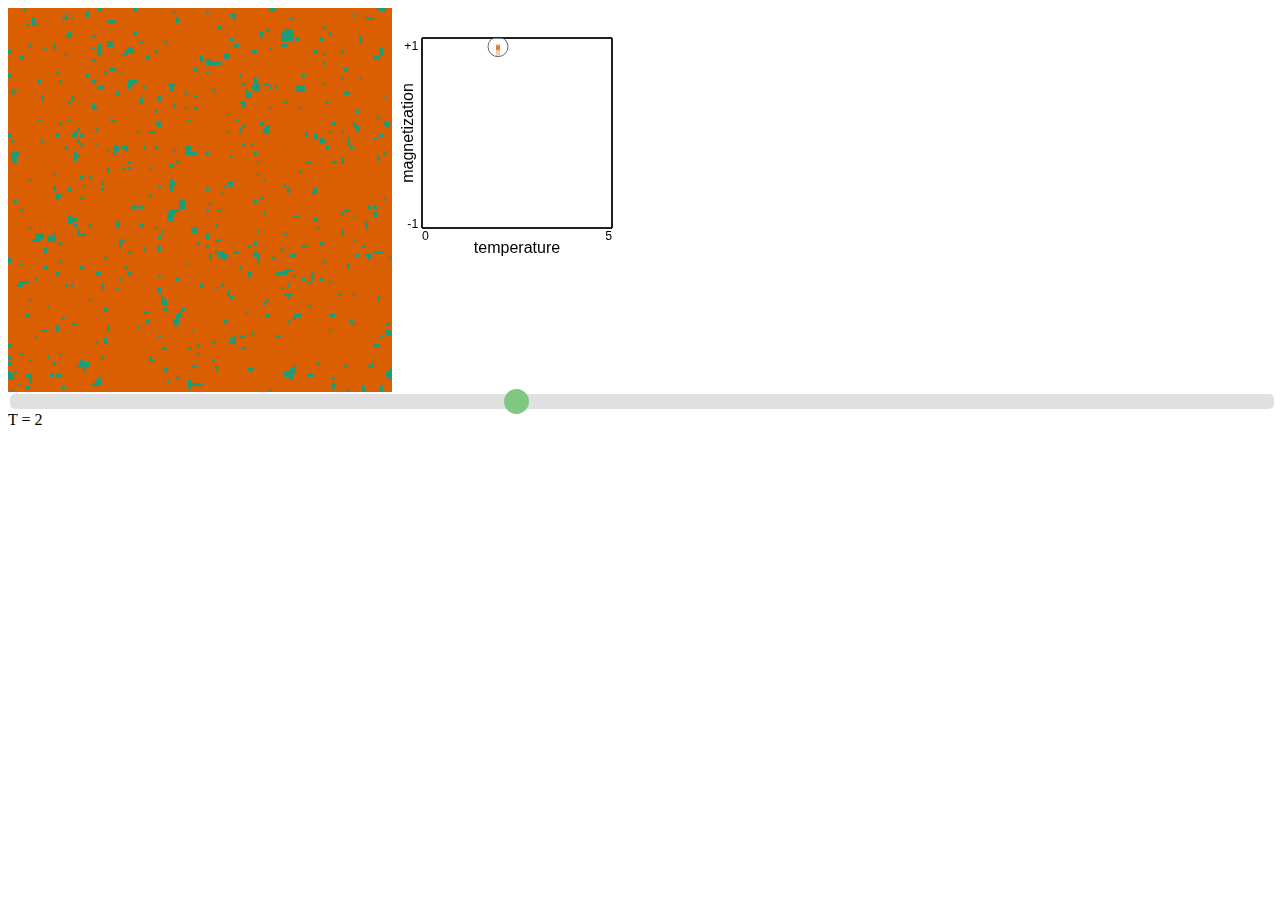
==== index.html @ 81be54fa "init" ====
<meta charset="utf-8">
<head>
<script src="./libs/d3.v4.min.js"></script>
<script src="./libs/d3-scale-chromatic.v1.min.js"></script>
<script src="./libs/d3-color.v1.min.js"></script>
<script src="./libs/simple_plot.js"></script>
<link rel="stylesheet" type="text/css" href="./css/toggle.css">
<link rel="stylesheet" type="text/css" href="./css/slider.css">
</head>
<body>

    <div id="percolation_container" style="float:left;"></div>
    <div id="magnetization_container" style="float:left;"></div>
    <!--
    <div id="histogram_container"></div>
    <div id="variance_container"></div>
    <button onclick="create_a_new_one()" >gimme a new one</button>

    <label class="switch">
    <input type="checkbox" onchange="toggle_color()" checked="true">
      <span class="toggle round"></span>
    </label>
    <div id="rates">
      <input type="radio" id="color_none" name="color" value="color_none"> Color none
      <input type="radio" id="color_largest" name="color" value="color_largest"> Color largest
      <input type="radio" id="color_all" name="color" value="color_all" checked="checked"> Color all
    </div> -->
    <div class="slidecontainer">
      <input type="range" min="1" max="500" value="200" class="slider" id="T_range">
    </div>
    <div id="show_T"></div>

<script src="ising.js"></script>
<script>
var T_slider = document.getElementById("T_range");
var T_output = document.getElementById("show_T");
T_output.innerHTML = "T = " + T_slider.value/100.0;
T_slider.oninput = function() {
  T = +this.value/100;
  T_output.innerHTML = "T = " + this.value/100.0;
}

/*
function get_color_behavior()
{
    return document.querySelector('input[name="color"]:checked').value;
}

var radios = document.querySelectorAll('input[type=radio][name="color"]');
console.log(radios);
for(let i = 0; i<radios.length; i++)
    radios[i].onchange = draw;

create_a_new_one(); */
initialize_ising_canvas();
start_ising();
</script>


</body>
---- css/toggle.css ----
/* The switch - the box around the slider */
.switch {
  position: relative;
  display: inline-block;
  width: 60px;
  height: 34px;
}

/* Hide default HTML checkbox */
.switch input {
  opacity: 0;
  width: 0;
  height: 0;
}

/* The toggle */
.toggle {
  position: absolute;
  cursor: pointer;
  top: 0;
  left: 0;
  right: 0;
  bottom: 0;
  background-color: #ccc;
  -webkit-transition: .4s;
  transition: .4s;
}

.toggle:before {
  position: absolute;
  content: "";
  height: 26px;
  width: 26px;
  left: 4px;
  bottom: 4px;
  background-color: white;
  -webkit-transition: .4s;
  transition: .4s;
}

input:checked + .toggle {
  background-color: #2196F3;
}

input:focus + .toggle {
  box-shadow: 0 0 1px #2196F3;
}

input:checked + .toggle:before {
  -webkit-transform: translateX(26px);
  -ms-transform: translateX(26px);
  transform: translateX(26px);
}

/* Rounded sliders */
.toggle.round {
  border-radius: 34px;
}

.toggle.round:before {
  border-radius: 50%;
}
---- css/slider.css ----
.slider {
  -webkit-appearance: none;
  width: 100%;
  height: 15px;
  border-radius: 5px;
  background: #d3d3d3;
  outline: none;
  opacity: 0.7;
  -webkit-transition: .2s;
  transition: opacity .2s;
}

.slider::-webkit-slider-thumb {
  -webkit-appearance: none;
  appearance: none;
  width: 25px;
  height: 25px;
  border-radius: 50%;
  background: #4CAF50;
  cursor: pointer;
}

.slider::-moz-range-thumb {
  width: 25px;
  height: 25px;
  border-radius: 50%;
  background: #4CAF50;
  cursor: pointer;
}
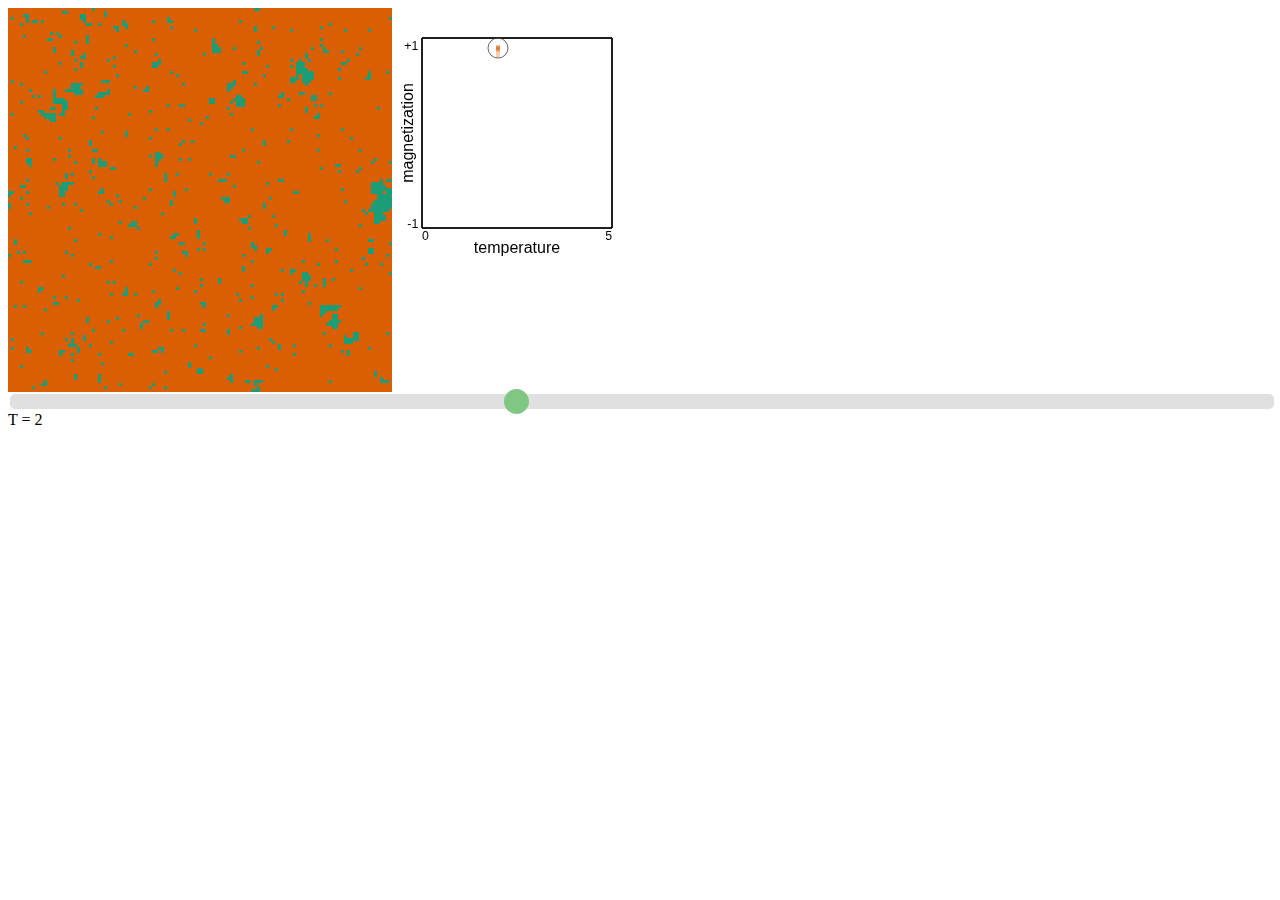
==== commit b439e888: "added corr length plot" ====
--- a/index.html
+++ b/index.html
@@ -4,6 +4,7 @@
 <script src="./libs/d3-scale-chromatic.v1.min.js"></script>
 <script src="./libs/d3-color.v1.min.js"></script>
 <script src="./libs/simple_plot.js"></script>
+<script src="./libs/Fourier.js"></script>
 <link rel="stylesheet" type="text/css" href="./css/toggle.css">
 <link rel="stylesheet" type="text/css" href="./css/slider.css">
 </head>
@@ -11,6 +12,7 @@
 
     <div id="percolation_container" style="float:left;"></div>
     <div id="magnetization_container" style="float:left;"></div>
+    <div id="correlation_container" style="float:left;"></div>
     <!--
     <div id="histogram_container"></div>
     <div id="variance_container"></div>
@@ -38,6 +40,7 @@
 T_slider.oninput = function() {
   T = +this.value/100;
   T_output.innerHTML = "T = " + this.value/100.0;
+  reset_fourier()
 }
 
 /*
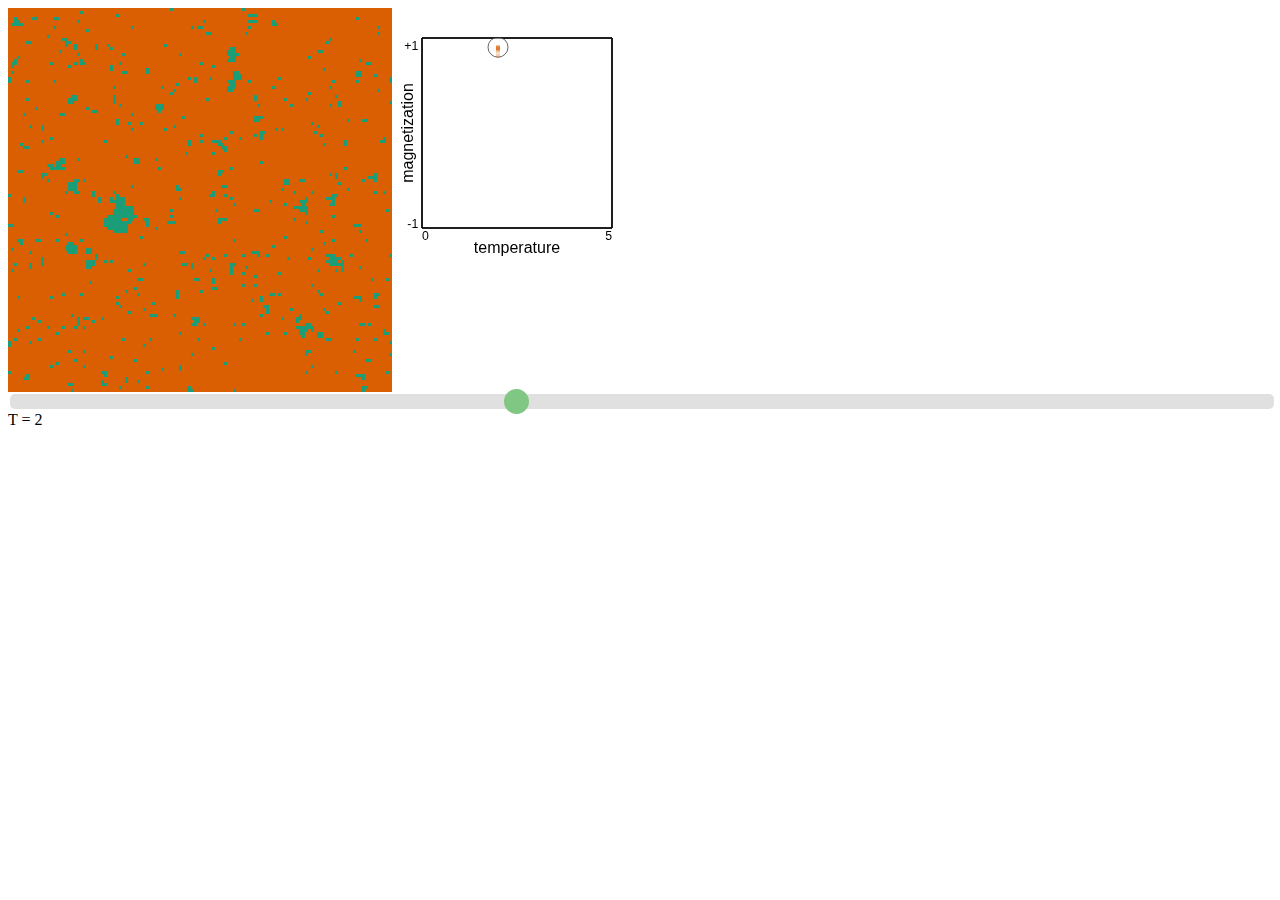
==== commit 273acb72: "renamed library" ====
--- a/index.html
+++ b/index.html
@@ -4,7 +4,7 @@
 <script src="./libs/d3-scale-chromatic.v1.min.js"></script>
 <script src="./libs/d3-color.v1.min.js"></script>
 <script src="./libs/simple_plot.js"></script>
-<script src="./libs/Fourier.js"></script>
+<script src="./libs/fourier.js"></script>
 <link rel="stylesheet" type="text/css" href="./css/toggle.css">
 <link rel="stylesheet" type="text/css" href="./css/slider.css">
 </head>
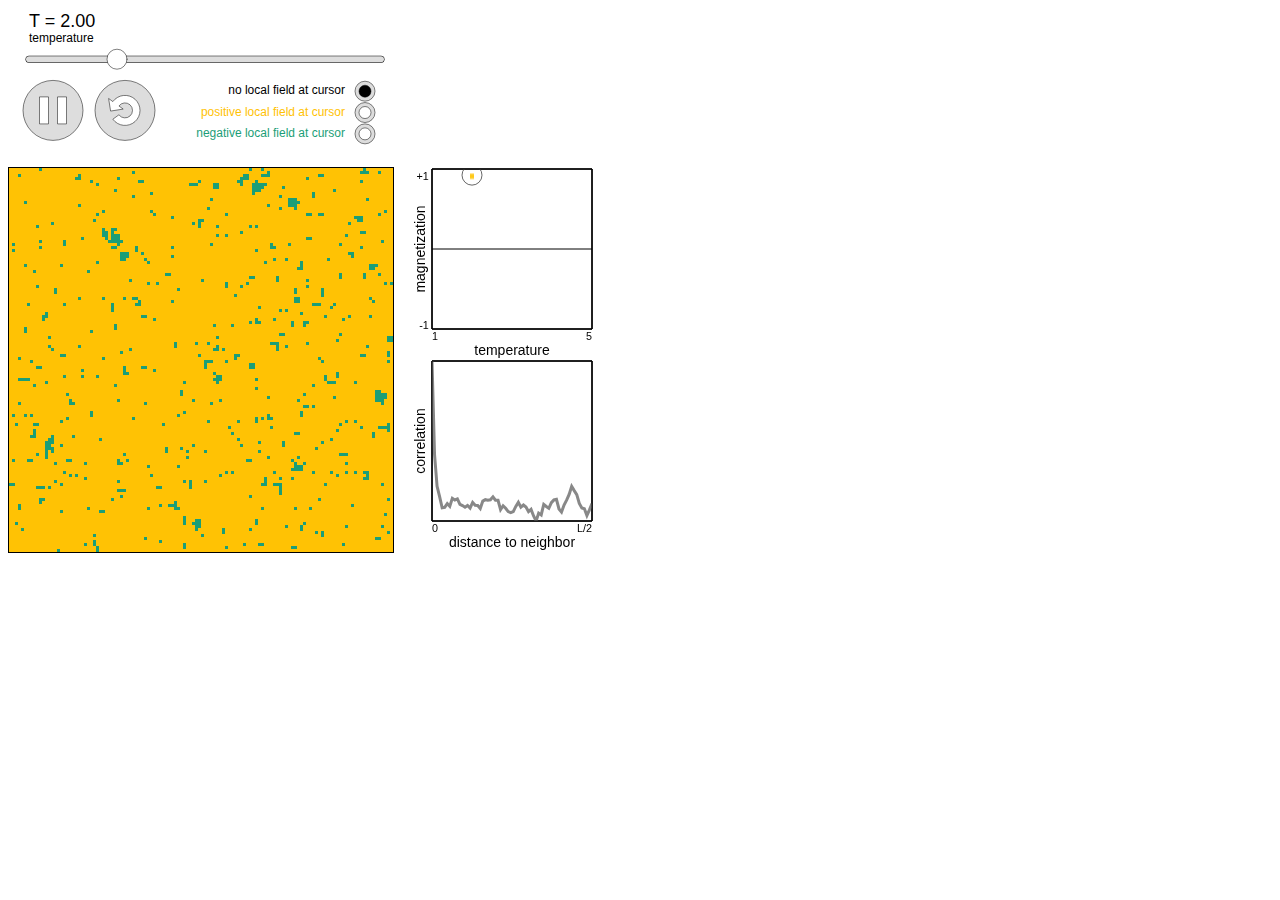
==== commit 216da552: "polished version" ====
--- a/index.html
+++ b/index.html
@@ -5,14 +5,18 @@
 <script src="./libs/d3-color.v1.min.js"></script>
 <script src="./libs/simple_plot.js"></script>
 <script src="./libs/fourier.js"></script>
-<link rel="stylesheet" type="text/css" href="./css/toggle.css">
-<link rel="stylesheet" type="text/css" href="./css/slider.css">
+<script src="./libs/widget.v3.4.js"></script>
+<link rel="stylesheet" type="text/css" href="./css/widgets_white_bg.css">
 </head>
 <body>
 
-    <div id="percolation_container" style="float:left;"></div>
-    <div id="magnetization_container" style="float:left;"></div>
-    <div id="correlation_container" style="float:left;"></div>
+    <div id="all_container" style="">
+
+        <div id="control_container" style="margin: 5px"></div>
+        <div id="ising_container" style="float:left; border: 1px solid black; margin-right: 8px; margin-bottom:8px;"></div>
+        <div id="magnetization_container" style="float:left;"></div>
+        <div id="correlation_container" style=""></div>
+    </div>
     <!--
     <div id="histogram_container"></div>
     <div id="variance_container"></div>
@@ -26,38 +30,21 @@
       <input type="radio" id="color_none" name="color" value="color_none"> Color none
       <input type="radio" id="color_largest" name="color" value="color_largest"> Color largest
       <input type="radio" id="color_all" name="color" value="color_all" checked="checked"> Color all
-    </div> -->
+    </div> 
+    
     <div class="slidecontainer">
       <input type="range" min="1" max="500" value="200" class="slider" id="T_range">
     </div>
     <div id="show_T"></div>
+    -->
 
 <script src="ising.js"></script>
 <script>
-var T_slider = document.getElementById("T_range");
-var T_output = document.getElementById("show_T");
-T_output.innerHTML = "T = " + T_slider.value/100.0;
-T_slider.oninput = function() {
-  T = +this.value/100;
-  T_output.innerHTML = "T = " + this.value/100.0;
-  reset_fourier()
-}
 
-/*
-function get_color_behavior()
-{
-    return document.querySelector('input[name="color"]:checked').value;
-}
-
-var radios = document.querySelectorAll('input[type=radio][name="color"]');
-console.log(radios);
-for(let i = 0; i<radios.length; i++)
-    radios[i].onchange = draw;
-
-create_a_new_one(); */
-initialize_ising_canvas();
 start_ising();
+d3.selectAll("#all_container").attr("style","max-width: "+(width+plot_width+10)+"; min-width: "+ width);
 </script>
+<script src="./gui/gui.js"></script>
 
 
 </body>
--- a/css/widgets_white_bg.css
+++ b/css/widgets_white_bg.css
@@ -0,0 +1,115 @@
+
+.slider {
+	stroke-linecap: round;
+}
+
+.toggle {
+	stroke-linecap: round;
+}
+
+.radiobutton-background {
+	fill: #ddd;
+	stroke:#000;
+		stroke-width:0.5px;
+}
+
+.radiobutton-off {
+	fill: #fff;
+		stroke:#000;
+	pointer-events: none;
+		stroke-width:0.5px;
+}
+
+.radiobutton-on {
+	fill: #000;
+		stroke:#000;
+	pointer-events: none;
+		stroke-width:0.5px;
+}
+
+.radiobutton-hover {
+	fill: #bbb;
+		stroke:#000;
+	pointer-events: none;
+		stroke-width:0.5px;
+}
+
+.button {
+	fill:none;
+	stroke:#000;
+	stroke-width:0.5px;
+}
+
+.button-background {
+	fill: #ddd;
+	cursor: pointer;
+}
+
+.button-background-hover {
+	fill: #ddd;
+	cursor: pointer;
+}
+
+.button-background-lit{
+	fill: #ddd;
+	cursor: pointer;
+}
+
+.button-symbol {
+	fill: #fff;
+	pointer-events: none;
+}
+
+
+.button-symbol-hover {
+		fill: #bbb;
+		pointer-events: none;
+}
+
+.button-symbol-lit {
+		fill: #000;
+		pointer-events: none;
+}
+
+.handle {
+  fill: #fff;
+  stroke: #000;
+  stroke-opacity: 1;
+  stroke-width: .5px;
+
+}
+
+.tag {
+  font-size: 10px; 
+  font-family: sans-serif;
+  /*fill:black;*/
+  stroke:none;
+}
+
+ .track {
+  stroke: #000;
+  stroke-width: 4px;
+}
+
+ .track-inset {
+  stroke: #ddd;
+  stroke-width: 2px;
+}
+
+ .track-inset-lit {
+  stroke: #100000;
+  stroke-width: 2px;
+}
+
+ .track-inset-animation-speed{
+    stroke: url(#animationSpeedGradient);
+    /*stroke: "#f00";*/
+   stroke-width: 2px;
+ }
+
+ .track-overlay {
+  pointer-events: stroke;
+  cursor: pointer;
+  stroke: transparent;
+}
+
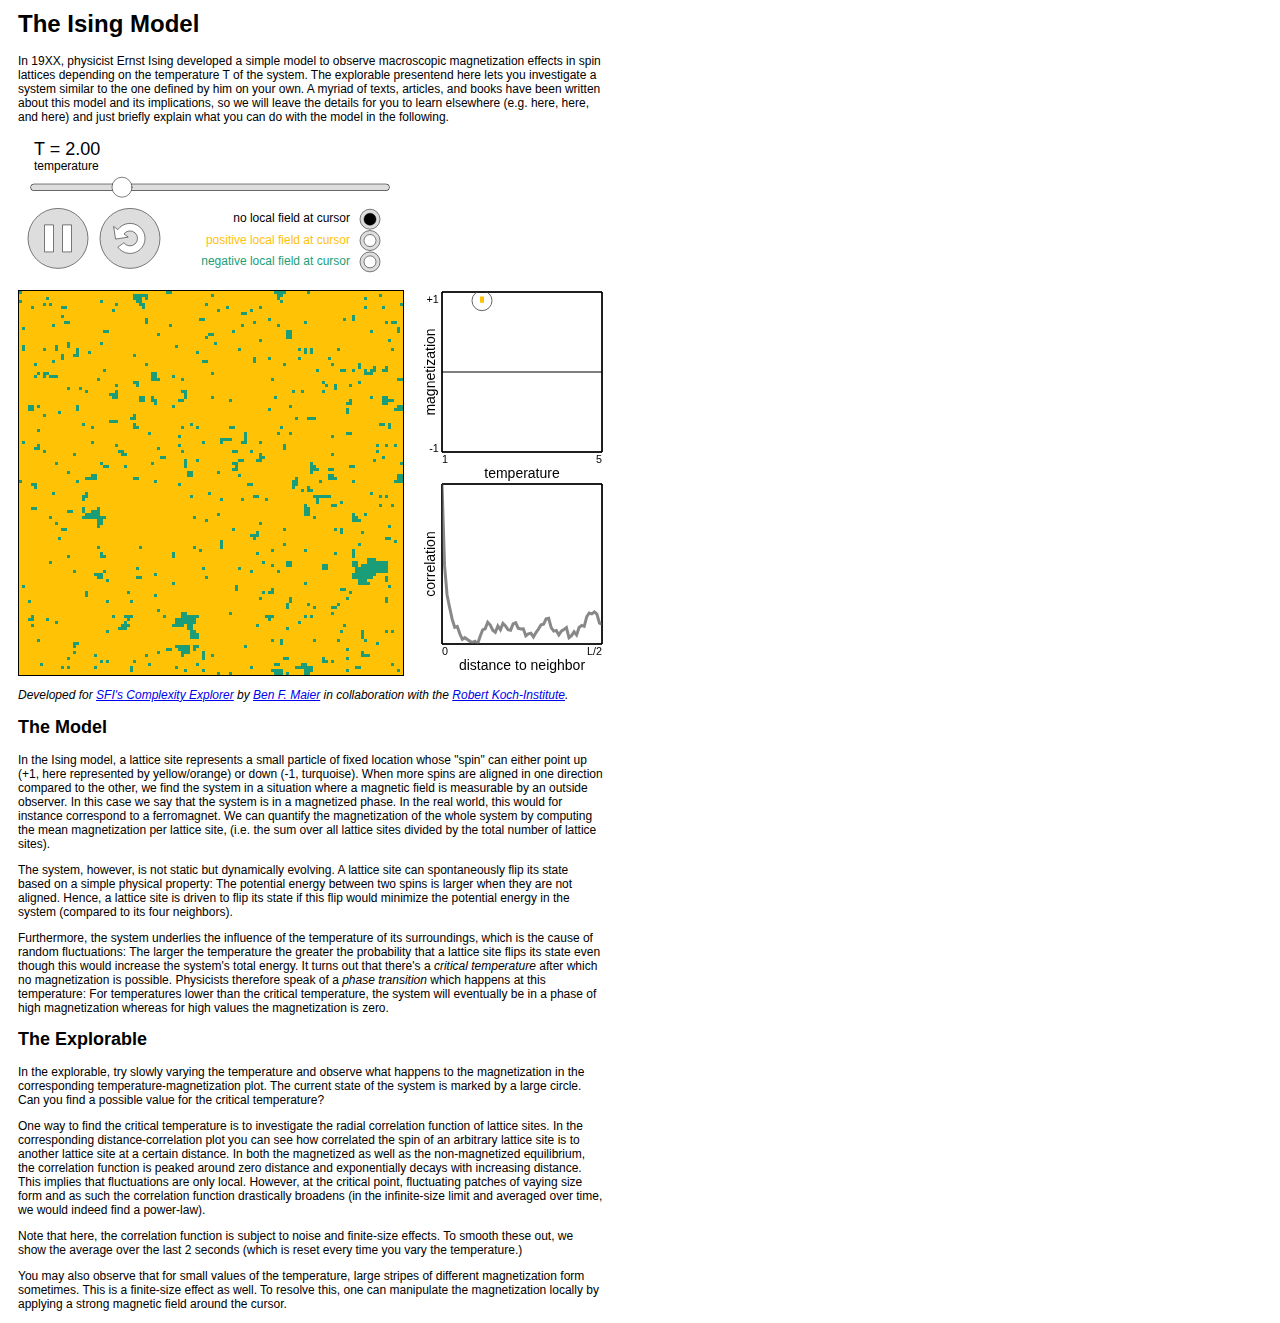
==== commit 68a82bd2: "added description" ====
--- a/index.html
+++ b/index.html
@@ -7,42 +7,116 @@
 <script src="./libs/fourier.js"></script>
 <script src="./libs/widget.v3.4.js"></script>
 <link rel="stylesheet" type="text/css" href="./css/widgets_white_bg.css">
+<link rel="stylesheet" type="text/css" href="./css/main.css">
 </head>
 <body>
 
     <div id="all_container" style="">
+    <h1>The Ising Model</h1>
+     
+    <p>
+    In 19XX, physicist Ernst Ising developed a simple 
+    model to observe macroscopic magnetization effects in spin lattices depending
+    on the temperature T of the system. The explorable presentend here lets you
+    investigate a system similar to the one defined by him on your own. 
+    A myriad of texts, articles, and books
+    have been written about this model and
+    its implications, so we will leave the details for you to learn elsewhere
+    (e.g. here, here, and here) and just briefly explain what you can do with the
+    model in the following.
+    </p>
+    
 
-        <div id="control_container" style="margin: 5px"></div>
+        <div id="control_container" style="margin: 5px top-margin: 10px"></div>
         <div id="ising_container" style="float:left; border: 1px solid black; margin-right: 8px; margin-bottom:8px;"></div>
         <div id="magnetization_container" style="float:left;"></div>
         <div id="correlation_container" style=""></div>
+        <br>
+        <div>
+           <i>Developed for 
+               <a href="https://http://complexityexplorer.org">
+                 SFI's Complexity Explorer</a>
+               by
+               <a href="http://benmaier.org">Ben F. Maier</a>
+               in collaboration with the
+               <a href="http://rki.de">Robert Koch-Institute</a>.
+           </i>
+        </div>    
+
+    <h2>The Model</h2>
+
+    <p>
+    In the Ising model, a lattice site represents a small particle of fixed location
+    whose "spin" can
+    either point up (+1, here represented by yellow/orange) or down (-1, turquoise).
+    When more spins are aligned in one direction compared to the other, we find 
+    the system in a situation where a magnetic field is measurable by an outside observer.
+    In this case we say that the system is in a magnetized phase. In the real world,
+    this would for instance correspond to a ferromagnet. We can quantify the magnetization
+    of the whole system by computing the mean magnetization per lattice site, (i.e. the sum
+    over all lattice sites divided by the total number of lattice sites).
+    </p>
+
+    <p>
+    The system, however, is not static but dynamically evolving. 
+    A lattice site can spontaneously flip its state
+    based on a simple physical property: The potential energy between two spins is larger
+    when they are not aligned. Hence, a lattice site is driven to flip its state if
+    this flip would minimize the potential energy in the system (compared to its four neighbors).
+    </p>
+
+    <p>
+    Furthermore, the system underlies the influence of the temperature of its surroundings, which
+    is the cause of random fluctuations: The larger the temperature the greater the probability
+    that a lattice site flips its state even though this would increase the system's total energy.
+    It turns out that there's a <i>critical temperature</i> after which no magnetization is possible.
+    Physicists therefore speak of a <i>phase transition</i> which happens at this temperature:
+    For temperatures lower than the critical temperature, the system will eventually be in a phase
+    of high magnetization whereas for high values the magnetization is zero.
+    </p>
+
+    <h2>The Explorable</h2>
+    <p>
+    In the explorable, try slowly varying the temperature and observe what happens to the magnetization
+    in the corresponding temperature-magnetization plot. The current state of the system is marked by
+    a large circle. Can you find a possible value for the critical temperature?
+    </p>
+
+    <p>
+    One way to find the critical temperature is to investigate the radial correlation
+    function of lattice sites. In the corresponding distance-correlation plot you can see how
+    correlated the spin of an arbitrary lattice site is to another lattice site at a certain distance.
+    In both the magnetized as well as the non-magnetized equilibrium, the correlation function is peaked
+    around zero distance and exponentially decays with increasing distance. This implies that fluctuations
+    are only local. However, at the critical point, fluctuating patches of vaying size form and as such
+    the correlation function drastically broadens (in the infinite-size limit and averaged over time, we would
+    indeed find a power-law).
+    </p>
+
+    <p> 
+    Note that here, the correlation function is subject to noise and finite-size effects. To smooth
+    these out, we show the average over the last 2 seconds (which is reset every time you vary the
+    temperature.)
+    </p>
+
+    <p>
+    You may also observe that for small values of the temperature, large stripes of different magnetization
+    form sometimes. This is a finite-size effect as well. To resolve this, one can manipulate the magnetization locally
+    by applying a strong magnetic field around the cursor.
+    </p>
+
+    
+
+
+
+
     </div>
-    <!--
-    <div id="histogram_container"></div>
-    <div id="variance_container"></div>
-    <button onclick="create_a_new_one()" >gimme a new one</button>
-
-    <label class="switch">
-    <input type="checkbox" onchange="toggle_color()" checked="true">
-      <span class="toggle round"></span>
-    </label>
-    <div id="rates">
-      <input type="radio" id="color_none" name="color" value="color_none"> Color none
-      <input type="radio" id="color_largest" name="color" value="color_largest"> Color largest
-      <input type="radio" id="color_all" name="color" value="color_all" checked="checked"> Color all
-    </div> 
     
-    <div class="slidecontainer">
-      <input type="range" min="1" max="500" value="200" class="slider" id="T_range">
-    </div>
-    <div id="show_T"></div>
-    -->
-
 <script src="ising.js"></script>
 <script>
 
 start_ising();
-d3.selectAll("#all_container").attr("style","max-width: "+(width+plot_width+10)+"; min-width: "+ width);
+d3.selectAll("#all_container").attr("style","margin: 10px;max-width: "+(width+plot_width+10)+"; min-width: "+ width);
 </script>
 <script src="./gui/gui.js"></script>
 
--- a/css/main.css
+++ b/css/main.css
@@ -0,0 +1,4 @@
+body {
+    font-family: Helvetica, Arial, sans-serif;
+    font-size: 12px;
+}
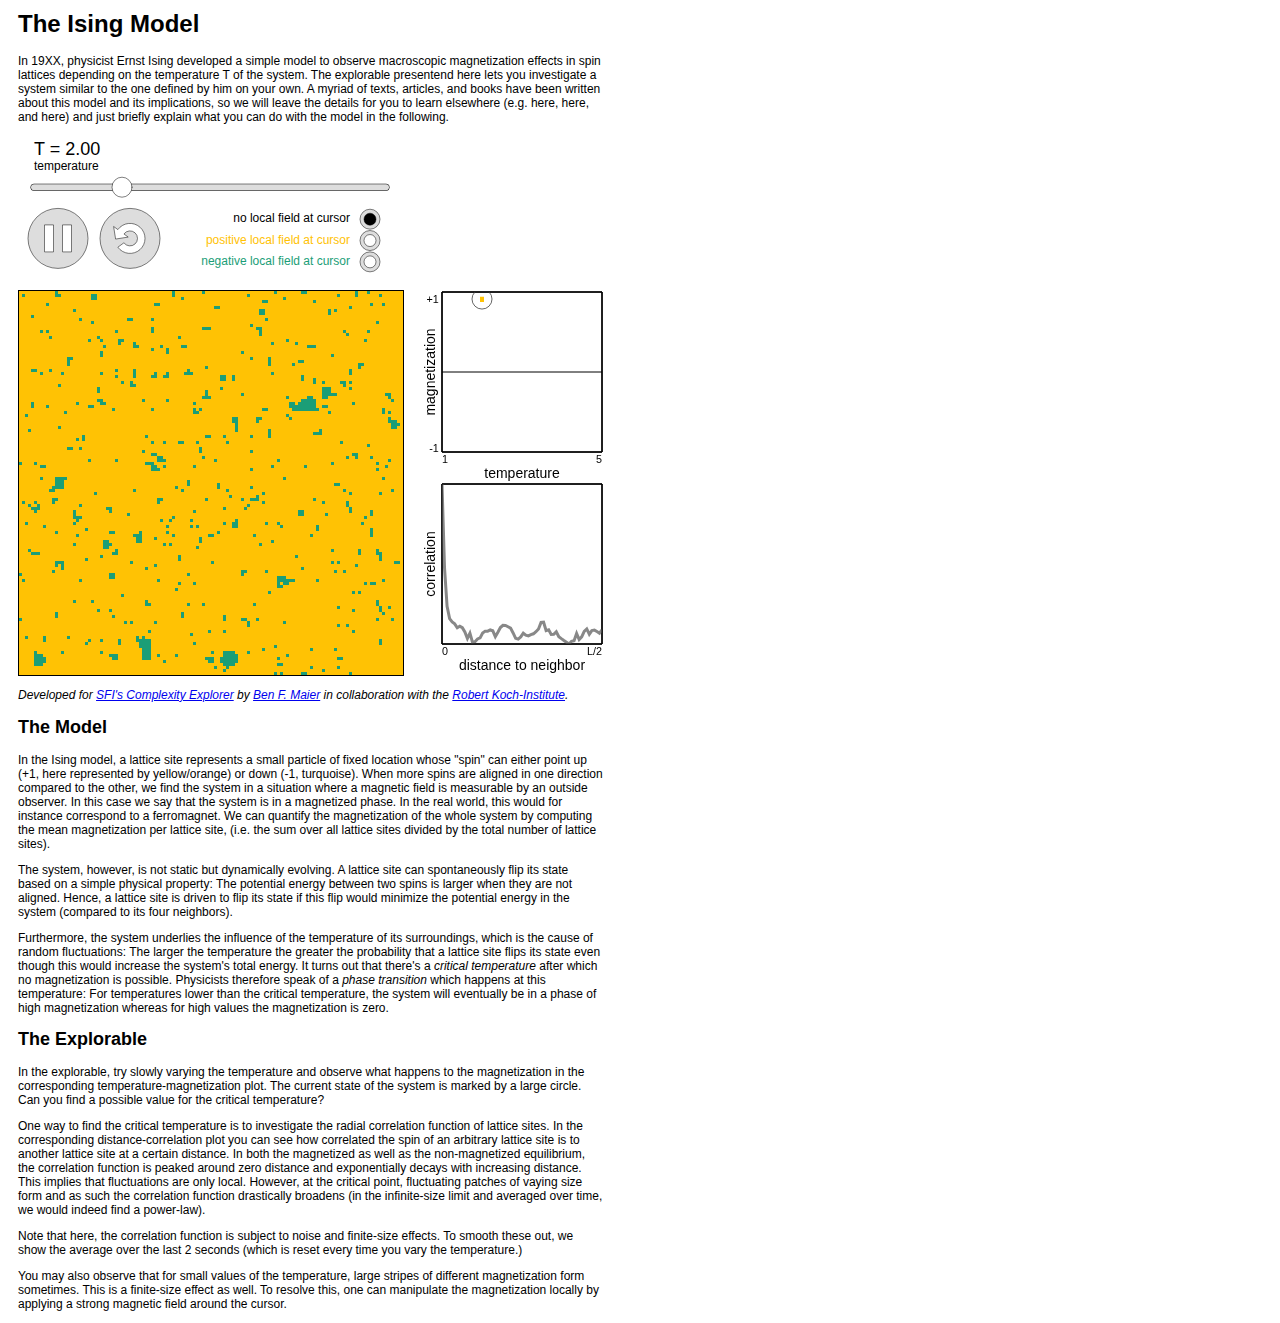
==== commit 36f5c140: "fixed link" ====
--- a/index.html
+++ b/index.html
@@ -34,7 +34,7 @@
         <br>
         <div>
            <i>Developed for 
-               <a href="https://http://complexityexplorer.org">
+               <a href="https://complexityexplorer.org">
                  SFI's Complexity Explorer</a>
                by
                <a href="http://benmaier.org">Ben F. Maier</a>
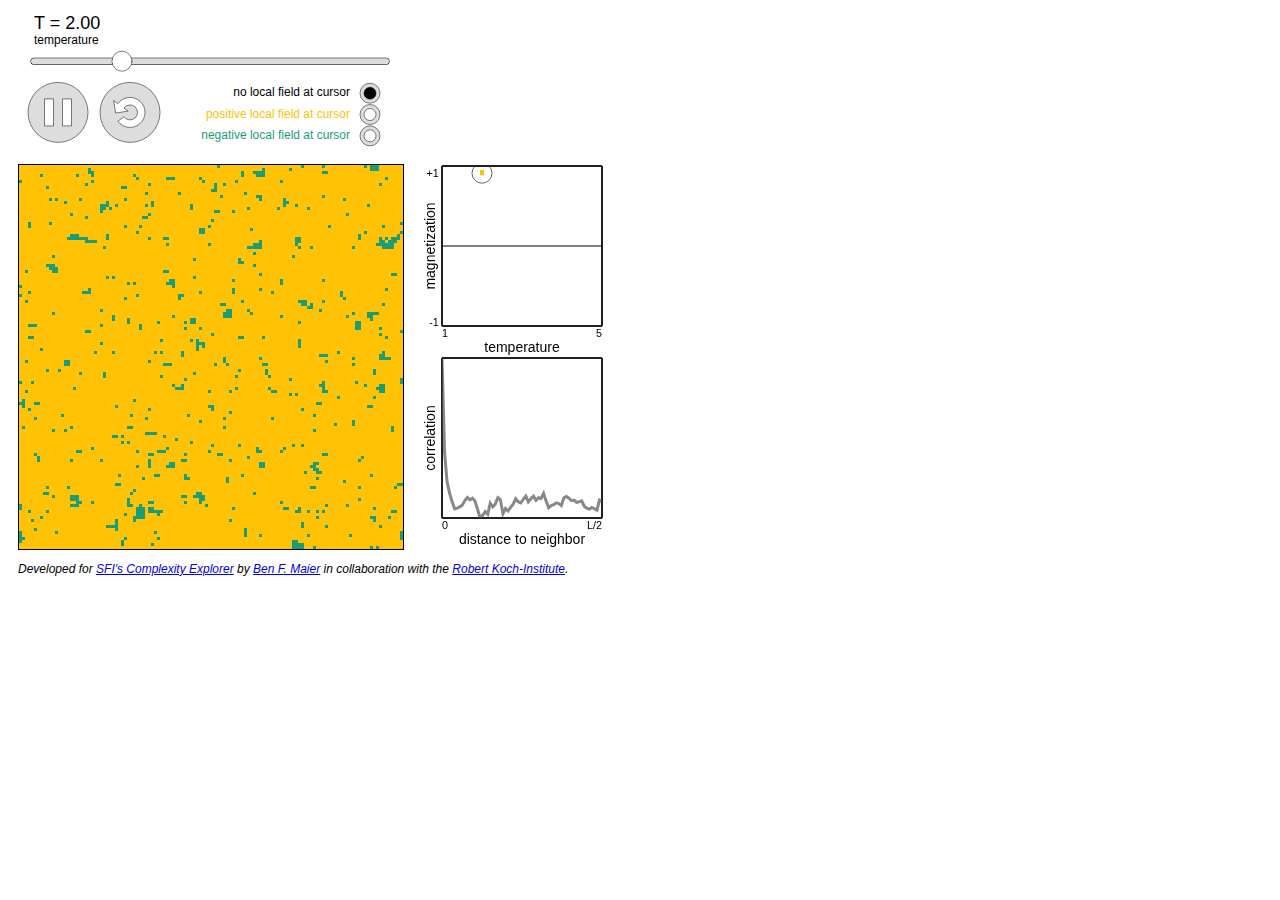
==== commit c50aebb9: "removed description from index" ====
--- a/index.html
+++ b/index.html
@@ -12,20 +12,6 @@
 <body>
 
     <div id="all_container" style="">
-    <h1>The Ising Model</h1>
-     
-    <p>
-    In 19XX, physicist Ernst Ising developed a simple 
-    model to observe macroscopic magnetization effects in spin lattices depending
-    on the temperature T of the system. The explorable presentend here lets you
-    investigate a system similar to the one defined by him on your own. 
-    A myriad of texts, articles, and books
-    have been written about this model and
-    its implications, so we will leave the details for you to learn elsewhere
-    (e.g. here, here, and here) and just briefly explain what you can do with the
-    model in the following.
-    </p>
-    
 
         <div id="control_container" style="margin: 5px top-margin: 10px"></div>
         <div id="ising_container" style="float:left; border: 1px solid black; margin-right: 8px; margin-bottom:8px;"></div>
@@ -43,73 +29,6 @@
            </i>
         </div>    
 
-    <h2>The Model</h2>
-
-    <p>
-    In the Ising model, a lattice site represents a small particle of fixed location
-    whose "spin" can
-    either point up (+1, here represented by yellow/orange) or down (-1, turquoise).
-    When more spins are aligned in one direction compared to the other, we find 
-    the system in a situation where a magnetic field is measurable by an outside observer.
-    In this case we say that the system is in a magnetized phase. In the real world,
-    this would for instance correspond to a ferromagnet. We can quantify the magnetization
-    of the whole system by computing the mean magnetization per lattice site, (i.e. the sum
-    over all lattice sites divided by the total number of lattice sites).
-    </p>
-
-    <p>
-    The system, however, is not static but dynamically evolving. 
-    A lattice site can spontaneously flip its state
-    based on a simple physical property: The potential energy between two spins is larger
-    when they are not aligned. Hence, a lattice site is driven to flip its state if
-    this flip would minimize the potential energy in the system (compared to its four neighbors).
-    </p>
-
-    <p>
-    Furthermore, the system underlies the influence of the temperature of its surroundings, which
-    is the cause of random fluctuations: The larger the temperature the greater the probability
-    that a lattice site flips its state even though this would increase the system's total energy.
-    It turns out that there's a <i>critical temperature</i> after which no magnetization is possible.
-    Physicists therefore speak of a <i>phase transition</i> which happens at this temperature:
-    For temperatures lower than the critical temperature, the system will eventually be in a phase
-    of high magnetization whereas for high values the magnetization is zero.
-    </p>
-
-    <h2>The Explorable</h2>
-    <p>
-    In the explorable, try slowly varying the temperature and observe what happens to the magnetization
-    in the corresponding temperature-magnetization plot. The current state of the system is marked by
-    a large circle. Can you find a possible value for the critical temperature?
-    </p>
-
-    <p>
-    One way to find the critical temperature is to investigate the radial correlation
-    function of lattice sites. In the corresponding distance-correlation plot you can see how
-    correlated the spin of an arbitrary lattice site is to another lattice site at a certain distance.
-    In both the magnetized as well as the non-magnetized equilibrium, the correlation function is peaked
-    around zero distance and exponentially decays with increasing distance. This implies that fluctuations
-    are only local. However, at the critical point, fluctuating patches of vaying size form and as such
-    the correlation function drastically broadens (in the infinite-size limit and averaged over time, we would
-    indeed find a power-law).
-    </p>
-
-    <p> 
-    Note that here, the correlation function is subject to noise and finite-size effects. To smooth
-    these out, we show the average over the last 2 seconds (which is reset every time you vary the
-    temperature.)
-    </p>
-
-    <p>
-    You may also observe that for small values of the temperature, large stripes of different magnetization
-    form sometimes. This is a finite-size effect as well. To resolve this, one can manipulate the magnetization locally
-    by applying a strong magnetic field around the cursor.
-    </p>
-
-    
-
-
-
-
     </div>
     
 <script src="ising.js"></script>
